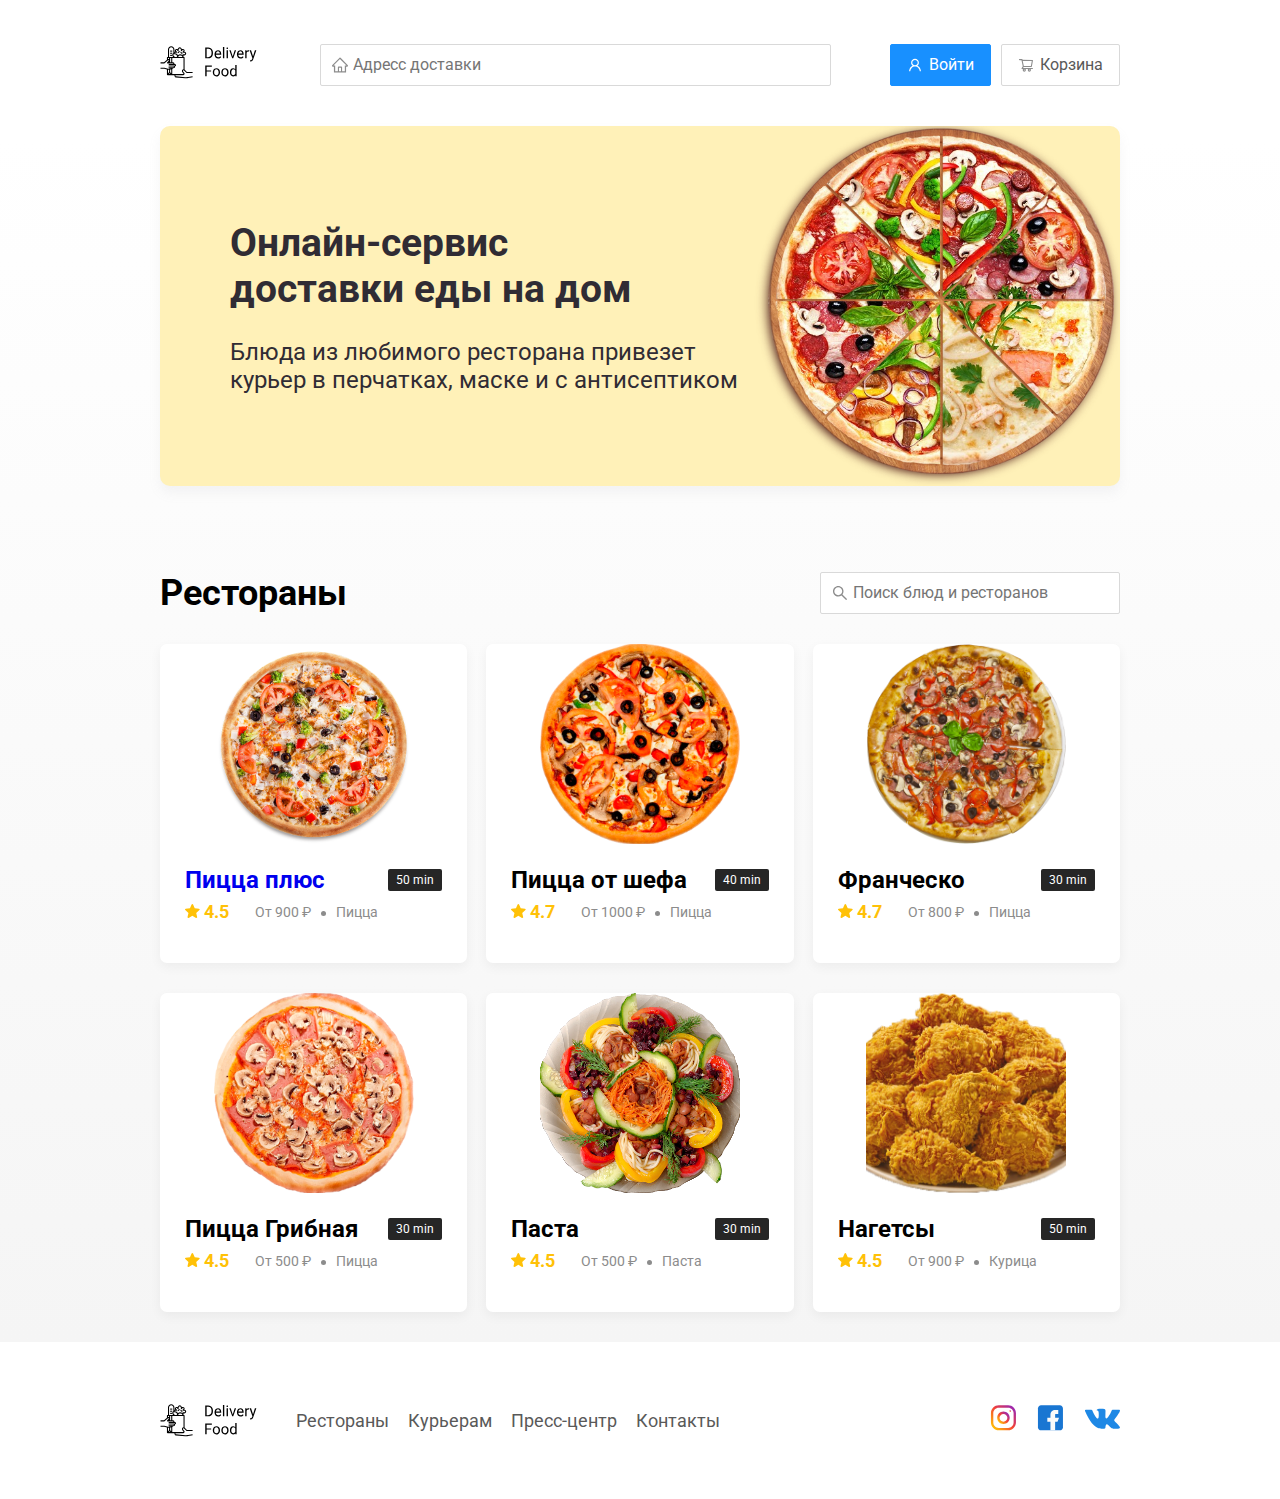
==== index.html @ 665c9c0b "Add files via upload" ====
<!DOCTYPE html>
<html lang="ru">
<head>
    <meta charset="UTF-8">
    <meta name="viewport" content="width=device-width, initial-scale=1.0">
    <link href="https://fonts.googleapis.com/css?family=Roboto:400,700&display=swap&subset=cyrillic" rel="stylesheet">
    <link rel="stylesheet" href="css\normalize.css">
    <link rel="stylesheet" href="css/style.css">
    <title>Delivery Food-доставка еды на дом </title>
</head>
<body>
   <div class="container">
        <!-- ШАПКА САЙТА -->
        <header class="header" >
            <!-- ЛОГО -->
                <a href="index.html" class="logo">
                    <img src="img\logo.svg" alt="Logo">
                </a>
            
            <input type="text" class="input input_adress" placeholder="Адресс доставки">
            <!-- КНОПКИ -->
            <div class="buttons">
                <button class="button button-primary">
                    <img src="/img/user.svg" alt="user-logo" class="button_icon">
                    <span class="button-text">Войти</span>
                    </button>
            <button class="button">
                <img class="button_icon" src="img/shopping-cart.svg" alt="shopping cart">
                <span class="button-text">Корзина</span>
            </button>
            </div>
        </header>

    </div> <!-- CONTAINER-->
    <main class="main">
        <div class="container">
            <section class="promo">
                <h1 class="promo_title">Онлайн-сервис <br>доставки еды на дом</h1>
                <p class="promo_text">Блюда из любимого ресторана привезет курьер в перчатках, маске и с антисептиком</p>
             </section>
        
             <section class="restaurant">
                 <div class="section_heading">
                    <h2 class="section_title">Рестораны</h2>
                    <input type="text" class="input input_search" placeholder="Поиск блюд и ресторанов">
                </div>
                <div class="cards">
                    <a href="restaurant.html" class="card">
                        <img src="/img/pizza 1.png" class="card-image" alt="">
                        <div class="card-text">
                            <div class="card-heading">
                                <h3 class="card-title">Пицца плюс</h3>
                                <span class="card-tag tag">50 min</span>
                            </div> <!-- /.card-heading -->
                            <div class="card_info">
                                <div class="rating"> <img src="/img/raiting.svg" alt="">
                                       4.5</div>
                                <div class="price">От 900 ₽</div>
                                <div class="category">Пицца</div>
                            </div>
                            <!-- /.card_info -->
                        </div>
        
                    </a><!-- /.card -->
        
                    <div class="card">
                        <img src="/img/pizza_2.png" class="card-image" alt="">
                        <div class="card-text">
                            <div class="card-heading">
                                <h3 class="card-title">Пицца от шефа</h3>
                                <span class="card-tag tag">40 min</span>
                            </div>
                            <!-- /.card-heading -->
                            <div class="card_info">
                                <div class="rating"> <img src="/img/raiting.svg" alt=""> 4.7</div>
                                <div class="price">От 1000 ₽</div>
                                <div class="category">Пицца</div>
                            </div>
                            <!-- /.card_info -->
                        </div>
        
                    </div><!-- /.card -->
        
                    <div class="card">
                        <img src="/img/pizza_3.png" class="card-image" alt="">
                        <div class="card-text">
                            <div class="card-heading">
                                <h3 class="card-title">Франческо</h3>
                                <span class="card-tag tag">30 min</span>
                            </div>
                            <!-- /.card-heading -->
                            <div class="card_info">
                                <div class="rating"> <img src="/img/raiting.svg" alt=""> 4.7</div>
                                <div class="price">От 800 ₽</div>
                                <div class="category">Пицца</div>
                            </div>
                            <!-- /.card_info -->
                        </div>
        
                    </div><!-- /.card -->
        
                    <div class="card">
                        <img src="/img/pizza_P4.png" class="card-image" alt="">
                        <div class="card-text">
                            <div class="card-heading">
                                <h3 class="card-title">Пицца Грибная</h3>
                                <span class="card-tag tag">30 min</span>
                            </div>
                            <!-- /.card-heading -->
                            <div class="card_info">
                                <div class="rating"> <img src="/img/raiting.svg" alt=""> 4.5</div>
                                <div class="price">От 500 ₽</div>
                                <div class="category">Пицца</div>
                            </div>
                            <!-- /.card_info -->
                        </div>
        
                    </div><!-- /.card -->
        
                    <div class="card">
                        <img src="/img/menu2.png" class="card-image" alt="">
                        <div class="card-text">
                            <div class="card-heading">
                                <h3 class="card-title">Паста</h3>
                                <span class="card-tag tag">30 min</span>
                            </div>
                            <!-- /.card-heading -->
                            <div class="card_info">
                                <div class="rating"> <img src="/img/raiting.svg" alt=""> 4.5</div>
                                <div class="price">От 500 ₽</div>
                                <div class="category">Паста</div>
                            </div>
                            <!-- /.card_info -->
                        </div>
        
                    </div><!-- /.card -->
        
                    <div class="card">
                        <img src="/img/fried_chicken_PNG14105.png" class="card-image" alt="">
                        <div class="card-text">
                            <div class="card-heading">
                                <h3 class="card-title">Нагетсы</h3>
                                <span class="card-tag tag">50 min</span>
                            </div>
                            <!-- /.card-heading -->
                            <div class="card_info">
                                <div class="rating"> <img src="/img/raiting.svg" alt=""> 4.5</div>
                                <div class="price">От 900 ₽</div>
                                <div class="category">Курица</div>
                            </div>
                            <!-- /.card_info -->
                        </div>
        
                    </div><!-- /.card -->
                </div> <!-- /.cards -->
             </section>
        </div>
    </main>

    <footer class="footer">
        <div class="container">
            <div class="footer-block">
                <img src="/img/logo.svg" alt="logo" class="logo footer-logo">
                <nav class="footer-nav">
                    <a href="#" class="footer-link">Рестораны</a>
                    <a href="#" class="footer-link">Курьерам</a>
                    <a href="#" class="footer-link">Пресс-центр</a>
                    <a href="#" class="footer-link">Контакты</a>
                </nav>
                <div class="social-links">
                    <a href="#" class="social-link"><img src="/img/instagramm1.svg" alt=""></a>
                    <a href="#" class="social-link"><img src="/img/FB 2.svg" alt=""></a>
                    <a href="#" class="social-link"><img src="/img/VK.svg" alt=""></a>
                </div>
            </div>

        </div>
    </footer>

</body>
</html>
---- css/style.css ----
* {
    box-sizing: border-box;
}
body{
    font-family: 'Roboto', sans-serif;
    padding-top: 44px;
}

.container{
     max-width: 1200px;
    /* центрую */
    margin: auto;
}

.header{
    /* Выстроить в строку элементы */
    display: flex;
    align-items: center;
    /* раскидать контент по краям */
    justify-content: space-between;
    
    margin-bottom: 40px;
}
input{
    background: #FFFFFF;
    border: 1px solid #D9D9D9;
    border-radius: 2px;
    font-size: 16px;
    line-height: 24px;
    padding: 8px;
    padding-left: 32px;
    background-repeat: no-repeat;
    /* віравниваю в  строке поиска */
    background-position: left 11px center;
}

.input_adress{
    /* для адаптации делаем макс размер на 80% экрана */
    flex: 0.8;
    /* вставляю иконку поиска */
    background-image: url(/img/search\ icon.svg);
       
}

.input_search{
    width: 300px;
    background-image: url(/img/search.svg);
    margin-left: auto;
    }

.buttons{
    display: flex;
    align-items: center;
}
.button{
    display: flex;
    align-items: center;
    padding: 8px 16px;
    background: #FFFFFF;
    border: 1px solid #D9D9D9;
    box-sizing: border-box;
    box-shadow: 0px 0px 2px rgba(0, 0, 0, 0.0015);
    border-radius: 2px;
    font-size: 16px;
    line-height: 24px;    
    color: #595959;

}
.button-card-text{
    margin-right: 10px;
}
.button-primary{    
    align-items: center;
    background: #1890FF;
    color: #FFFFFF;
    border: 1px solid #1890FF;
    align-items: center;
    margin-right: 10px;
}
.button_icon{
    margin-right: 6px; 
   
}

.main {
    background: linear-gradient(180deg, rgba(245, 245, 245, 0) 1.04%, #F5F5F5 100%);
}

.promo{
 background: #FFF1B8 url(/img/pizza_PNG44090.png)  /*no-repeat top right; */
/* Альтенативное расположение */
 no-repeat top -8px right -4px / 650px;
border-radius: 10px;
box-shadow: 0px 7px 12px rgba(158, 158, 163, 0.1);
padding: 68px 70px;
margin-bottom: 56px;
}

.promo_title{
font-style: normal;
font-weight: bold;
font-size: 39px;
line-height: 46px;
color: #302C34;
}

.promo_text{
max-width: 538px;
font-style: normal;
font-weight: normal;
font-size: 24px;
line-height: 28px;
color: #302C34;
}
.section_heading{
    display: flex;
    align-items: center;
    
}
.section_title{
font-size: 36px;
line-height: 42px;
color: #000000;
margin-right: 30px;
}

.card{

background: #FFFFFF;
box-shadow: 0px 4px 12px rgba(0, 0, 0, 0.05);
border-radius: 7px;
/*скрыть все что выходит зарамки карточки  */
overflow: hidden;
margin-bottom: 30px;
/* Adaptation */
flex-basis: 32%;
text-decoration: none;
}

.cards{
    display: flex;
    flex-wrap: wrap;
    justify-content: space-between;
    align-items: flex-start;
}

.card-image{
    display: block;
    margin: 0 auto;
    justify-content: center;
    align-items: center;
    width: auto;
    height: 278px;
    overflow: hidden;
    /* width: 384px; */
    /* height: 250px; */
    object-fit: cover;

    /* width: 384px;
    height: 250px;
/* авторбрезание картинки */
    /* object-fit: cover;*/
     
}
.card-text{
    padding-top: 20px;
    padding-bottom: 35px;
    padding-left: 25px;
    padding-right: 25px;
}

.card-heading{
    display: flex;
    align-items: center;
    justify-content: space-between;
}
.card-title{
    margin: 0;
    font-style: normal;
font-weight: bold;
font-size: 24px;
line-height: 32px;
}

.card-title-reg{
    font-weight: 400;
}


.card-tag{
font-style: normal;
font-weight: normal;
font-size: 12px;
line-height: 20px;
color:#fff;
background: #262626;
border-radius: 2px;
padding: 1px 8px;
}

.card_info{
    display: flex;
    align-items: center;
    flex-wrap: wrap;
     
}
.card-buttons{
    display: flex;
    align-items: center;
    margin-top: 24px;
}
.card-price-bold{

font-weight: bold;
font-size: 20px;
line-height: 32px;
margin-left: 30px;
   
}
.rating{
    font-style: normal;
font-weight: bold;
font-size: 18px;
line-height: 32px; 
    color: #FFC107;
    margin-right: 26px;
}

.price{
    font-style: normal;
font-weight: normal;
font-size: 18px;
line-height: 32px;
color: #8C8C8C;
margin-right: 10px;
}

.price:after{
    margin-left: 10px;
    content: "";
    width: 5px;
    height: 5px;
    background-color: #8C8C8C;
    display: inline-block;
    vertical-align: middle;
    border-radius: 50%;
   
}
.ingredients{
    font-style: normal;
font-weight: normal;
font-size: 18px;
line-height: 21px;
color: #8C8C8C;
}
.category{
    font-style: normal;
    font-weight: normal;
    font-size: 18px;
    line-height: 32px;
    color: #8C8C8C;
}

.footer{
    margin: 60px 0;

}
.footer-block{
    display: flex;
    align-items: center;
    justify-content: space-between;
}
.footer-nav{
    /* прибиваем к левой стороне */
    margin-right: auto;
}
.footer-logo{
    margin-right: 35px;
}

.footer-link{
 font-style: normal;
font-weight: normal;
font-size: 18px;
line-height: 21px;
color: #595959;
text-decoration: none;
}
.footer-link:not(:last-child){
    margin-right: 15px;
}

.social-links{
    display: flex;
    align-items: center;
}
.social-link:not(:last-child){
    margin-right: 21px;

}

@media (max-width: 1366px) {
    .container{
        max-width: 960px;
    }
    .promo{
        background-size: 370px;
    }
    .category, .price{
        font-size: 14px;
    }
    .card-image{
        width: 200px;
        height: 200px;
    }
    .card-title{
       
    }
}

.modal{
    display: flex;
    position: fixed;
    left: 0;
    top: 0;
    width: 100%;
    min-height: 100%;
    background: rgba(0, 0, 0, 0.4);
    display: none;
}
.is-open{
    /* Поставить класс is-open в коде в modal для отображения */
    display: flex;
}
.modal-dialog{
    margin: auto;
    max-width: 780px;
    width: 95%;
    background: #ffffff;
    border-radius: 5px;
    padding: 40px 45px;
}

.modal-title{
    margin: 0;
    font-style: normal;
font-weight: bold;
font-size: 36px;
line-height: 42px;
}
.modal-header{
    display: flex;
    align-items: center;
    justify-content: space-between;
    margin-bottom: 45px;
}
.modal-close{
    font-size: 36px;
    border: none;
    background-color: transparent;
}
.modal-body{
    margin-bottom: 52px;
}

.modal-footer{
    display: flex;
    align-items: center;
    justify-content: space-between;
}

.price-tag{
 background: #262626;
border-radius: 5px;
font-weight: bold;
font-size: 20px;
line-height: 23px;
color: #ffffff;
padding: 15px 20px ;
}
.food-row{
    display: flex;
    align-items: flex-start;
    justify-content: space-between;
    padding-bottom: 8px;
    border-bottom: 1px solid #D9D9D9;
    margin-bottom: 15px;
}
.food-counter{
    display: flex;          
    align-items: center;
}

.food-name{
    font-style: normal;
font-weight: normal;
font-size: 18px;
line-height: 32px;
}

.food-price{
    margin-left: auto;
    margin-right: 47px;
    font-style: normal;
font-weight: bold;
font-size: 20px;
line-height: 32px;
}

.counter{
    margin-left: 10px;
    margin-right: 10px;
}

.counter-button{
    display: flex;
    align-items: center;
    justify-content: center;
    width: 39px;
    height: 32px;
background: #FFFFFF;
border: 1px solid #40A9FF;
box-sizing: border-box;
border-radius: 2px;
font-weight: normal;
font-size: 14px;
line-height: 22px;
color:#40A9FF;
}


.footer-buttons{
    display: flex;
    align-items: center;
}

@media (max-width: 945px) {

    .container{
        max-width: 750px;
    }
    .promo{
        padding: 50px;
        background-size: 300px;
        background-position: right center;
    }
    .promo_title{
        font-style: normal;
        font-weight: bold;
        font-size: 31px;
        line-height: 30px
    }
    .promo_text{
        max-width: 425px;
        font-style: normal;
        font-weight: normal;
        font-size: 20px;
        line-height: 25px;
    }
    .card{
        flex-basis: 49%;
        max-width: 50%;
        max-height: 50%;
    }

    .card-text{
        padding: ;
    }
    .card-title{
        flex-wrap: wrap;
    }
    
    .footer-link{
        font-size: 16px;
    }
    .button {
        line-height: 14px;

    }
}

@media(max-width:768px){
    .container{
        max-width: 560px;
    }
    .card .rating{
        flex-basis: 100%;
        text-align: center;
    }
    .card-heading{
        flex-basis: 100%;
    }
    .card-title{
       font-size: 18px;
    }

    .card_info{
        flex-wrap: wrap
    }
    .promo{
         background-size: 300px;
         background-position: bottom -12px right -200px;
        
    }
    .promo_title{
        font-style: normal;
        font-weight: bold;
        font-size: 24px;
        line-height: 1.4;
    }
    .button {
        line-height: 14px;

    }
    .card-price-bold{
        margin-left: 0;
    }
  

}

@media(max-width:578px){
    .container{
        max-width: 90%;
    }
    .promo{
        padding: 20px;
        margin-bottom: 20px;
        background-image: none;
    }
    .section_heading{
        
        max-width:90%;
        margin-top: 20px;
    }
    .section_title{
        margin-right: 20px;
        font-size: 25px;
        line-height: 1.2;
    }
    .input_search{
        font-size: 14px;
    
    }
    .card-text{
        margin: 0;
        padding: 0;
    }
    .header{
        flex-wrap: wrap;
        
    }
    .input_adress{
        /* перенести поле поиска вниз и сделать посленим элементом */
        order: 5;
        margin-top: 15px;
        /* растянуть на всю ширину */
        flex: 1;
    }
    .card{
       flex-basis: 100%;
    }
    .card-image{
        width: 100%;
    }
    .button.button-primary.button-card-text{
        line-height: 14px;

    }
}
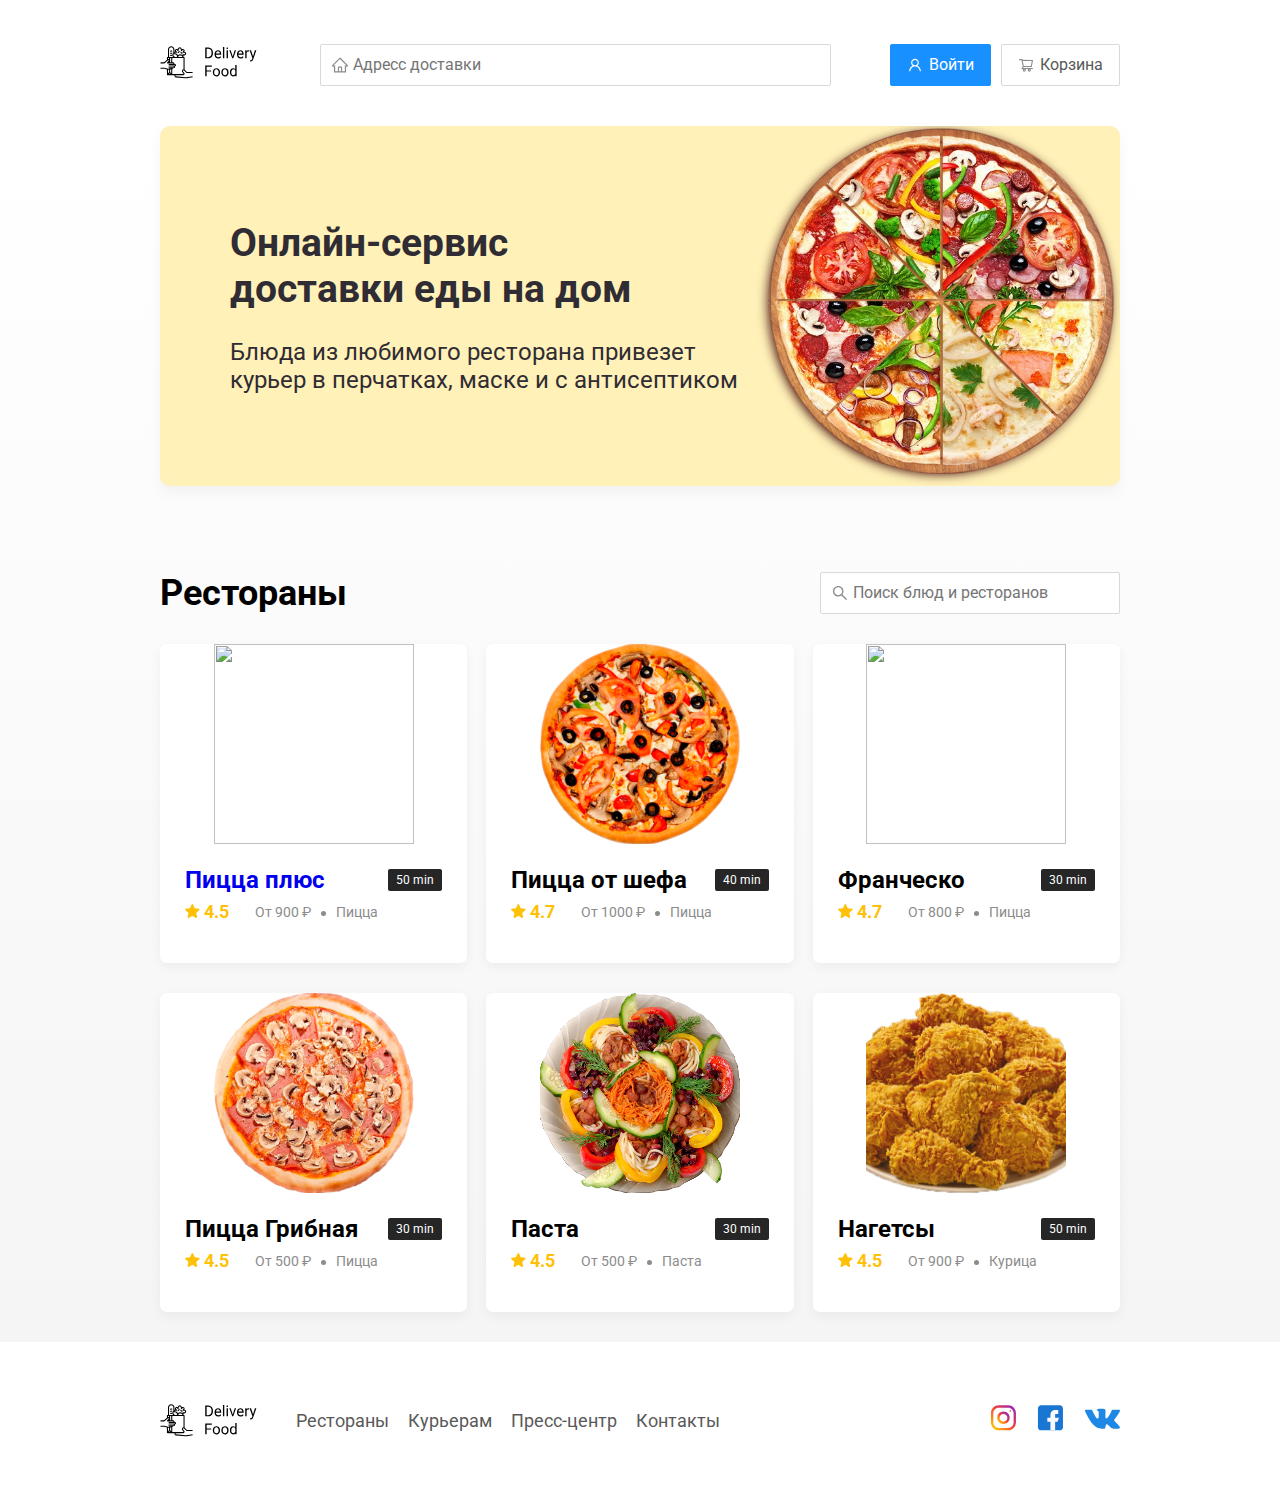
==== commit c2abe3d8: "Add files via upload" ====
--- a/index.html
+++ b/index.html
@@ -14,6 +14,7 @@
         <header class="header" >
             <!-- ЛОГО -->
                 <a href="index.html" class="logo">
+                    
                     <img src="img\logo.svg" alt="Logo">
                 </a>
             
@@ -21,11 +22,11 @@
             <!-- КНОПКИ -->
             <div class="buttons">
                 <button class="button button-primary">
-                    <img src="/img/user.svg" alt="user-logo" class="button_icon">
+                    <img src="img\user.svg" alt="user-logo" class="button_icon">
                     <span class="button-text">Войти</span>
                     </button>
             <button class="button">
-                <img class="button_icon" src="img/shopping-cart.svg" alt="shopping cart">
+                <img class="button_icon" src="img\shopping-cart.svg" alt="shopping cart">
                 <span class="button-text">Корзина</span>
             </button>
             </div>
@@ -46,14 +47,14 @@
                 </div>
                 <div class="cards">
                     <a href="restaurant.html" class="card">
-                        <img src="/img/pizza 1.png" class="card-image" alt="">
+                        <img src="img\pizza_1.png" class="card-image" alt="">
                         <div class="card-text">
                             <div class="card-heading">
                                 <h3 class="card-title">Пицца плюс</h3>
                                 <span class="card-tag tag">50 min</span>
                             </div> <!-- /.card-heading -->
                             <div class="card_info">
-                                <div class="rating"> <img src="/img/raiting.svg" alt="">
+                                <div class="rating"> <img src="img/raiting.svg">
                                        4.5</div>
                                 <div class="price">От 900 ₽</div>
                                 <div class="category">Пицца</div>
@@ -64,7 +65,7 @@
                     </a><!-- /.card -->
         
                     <div class="card">
-                        <img src="/img/pizza_2.png" class="card-image" alt="">
+                        <img src="img/pizza_2.png" class="card-image" alt="">
                         <div class="card-text">
                             <div class="card-heading">
                                 <h3 class="card-title">Пицца от шефа</h3>
@@ -72,7 +73,7 @@
                             </div>
                             <!-- /.card-heading -->
                             <div class="card_info">
-                                <div class="rating"> <img src="/img/raiting.svg" alt=""> 4.7</div>
+                                <div class="rating"> <img src="img/raiting.svg" alt=""> 4.7</div>
                                 <div class="price">От 1000 ₽</div>
                                 <div class="category">Пицца</div>
                             </div>
@@ -82,7 +83,7 @@
                     </div><!-- /.card -->
         
                     <div class="card">
-                        <img src="/img/pizza_3.png" class="card-image" alt="">
+                        <img src="../img/pizza_3" class="card-image" alt="">
                         <div class="card-text">
                             <div class="card-heading">
                                 <h3 class="card-title">Франческо</h3>
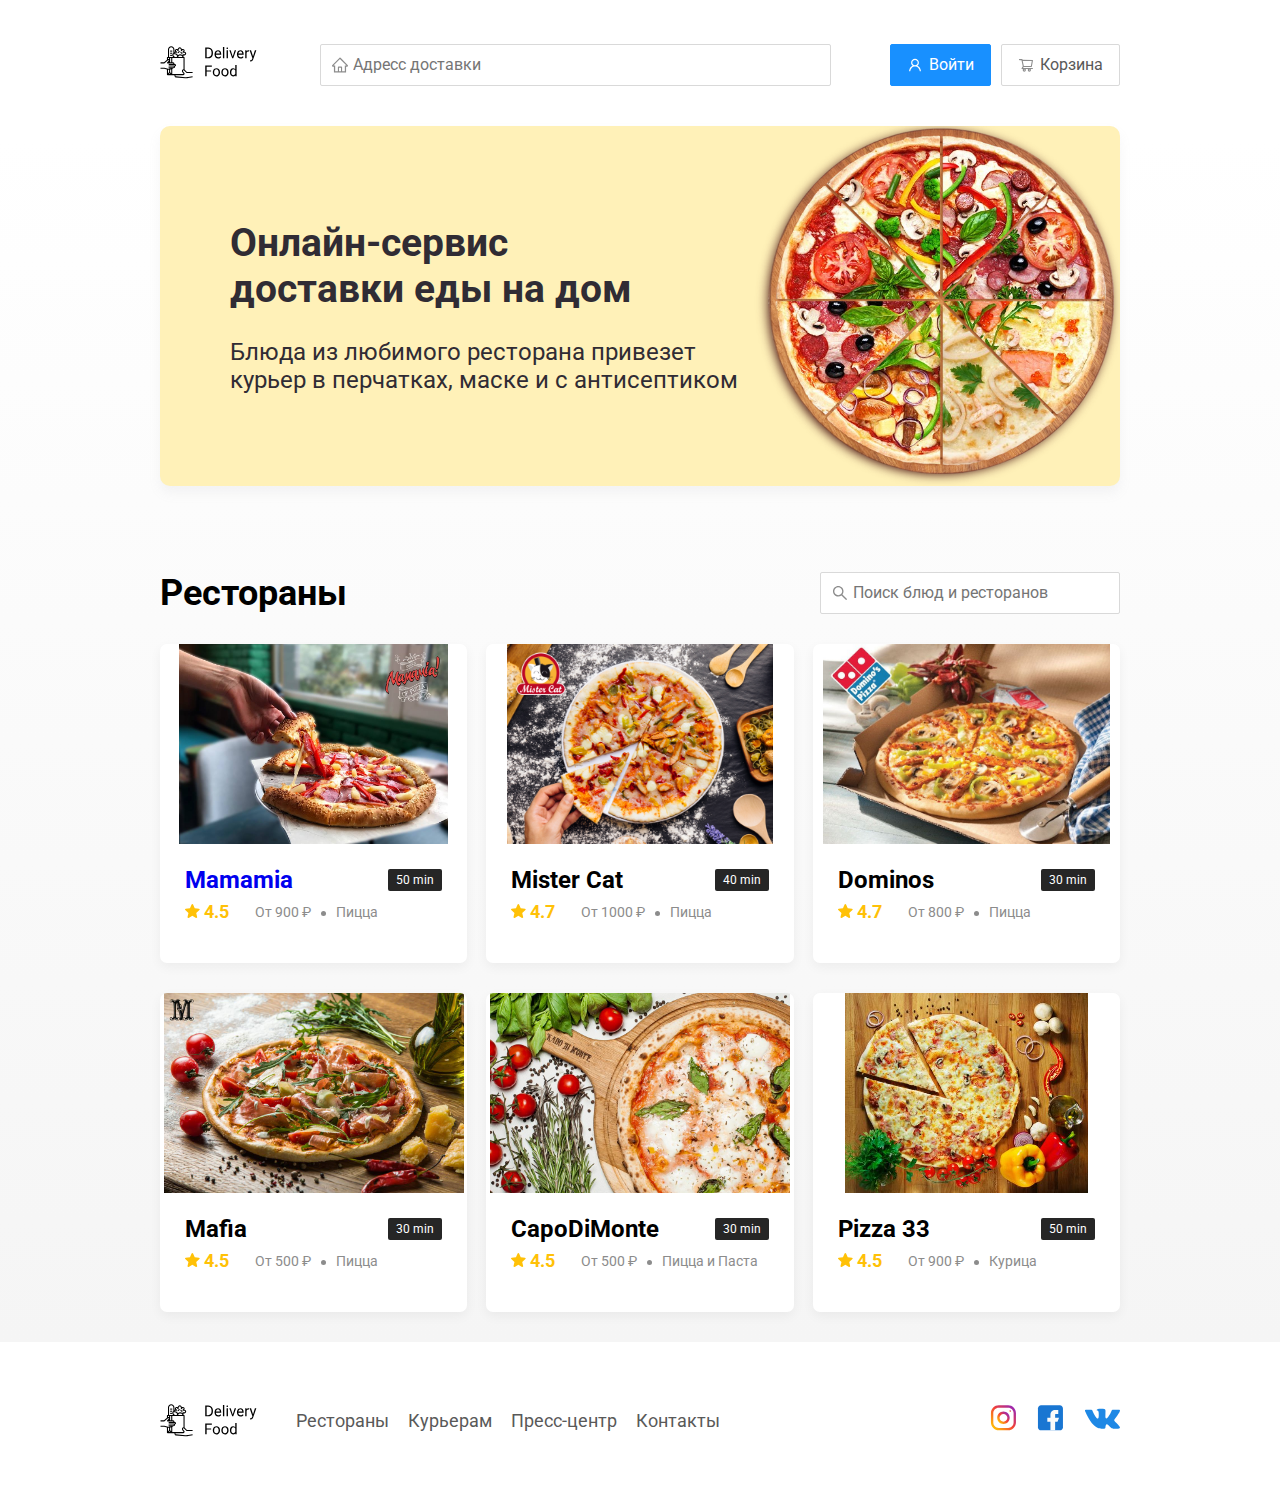
==== commit b71764d2: "Add files via upload" ====
--- a/index.html
+++ b/index.html
@@ -5,7 +5,7 @@
     <meta name="viewport" content="width=device-width, initial-scale=1.0">
     <link href="https://fonts.googleapis.com/css?family=Roboto:400,700&display=swap&subset=cyrillic" rel="stylesheet">
     <link rel="stylesheet" href="css\normalize.css">
-    <link rel="stylesheet" href="css/style.css">
+    <link rel="stylesheet" href="css\style.css">
     <title>Delivery Food-доставка еды на дом </title>
 </head>
 <body>
@@ -25,7 +25,7 @@
                     <img src="img\user.svg" alt="user-logo" class="button_icon">
                     <span class="button-text">Войти</span>
                     </button>
-            <button class="button">
+            <button class="button" id="card-button">
                 <img class="button_icon" src="img\shopping-cart.svg" alt="shopping cart">
                 <span class="button-text">Корзина</span>
             </button>
@@ -47,14 +47,14 @@
                 </div>
                 <div class="cards">
                     <a href="restaurant.html" class="card">
-                        <img src="img\pizza_1.png" class="card-image" alt="">
-                        <div class="card-text">
-                            <div class="card-heading">
-                                <h3 class="card-title">Пицца плюс</h3>
+                        <img src="img\Mamamia restaurant.jpeg" class="card-image" alt="">
+                        <div class="card-text">
+                            <div class="card-heading">
+                                <h3 class="card-title">Mamamia</h3>
                                 <span class="card-tag tag">50 min</span>
                             </div> <!-- /.card-heading -->
                             <div class="card_info">
-                                <div class="rating"> <img src="img/raiting.svg">
+                                <div class="rating"> <img src="img\raiting.svg">
                                        4.5</div>
                                 <div class="price">От 900 ₽</div>
                                 <div class="category">Пицца</div>
@@ -65,15 +65,15 @@
                     </a><!-- /.card -->
         
                     <div class="card">
-                        <img src="img/pizza_2.png" class="card-image" alt="">
-                        <div class="card-text">
-                            <div class="card-heading">
-                                <h3 class="card-title">Пицца от шефа</h3>
+                        <img src="img\MIster Cat Restaurant.jpg" class="card-image" alt="">
+                        <div class="card-text">
+                            <div class="card-heading">
+                                <h3 class="card-title">Mister Cat</h3>
                                 <span class="card-tag tag">40 min</span>
                             </div>
                             <!-- /.card-heading -->
                             <div class="card_info">
-                                <div class="rating"> <img src="img/raiting.svg" alt=""> 4.7</div>
+                                <div class="rating"> <img src="img\raiting.svg" alt=""> 4.7</div>
                                 <div class="price">От 1000 ₽</div>
                                 <div class="category">Пицца</div>
                             </div>
@@ -83,15 +83,15 @@
                     </div><!-- /.card -->
         
                     <div class="card">
-                        <img src="../img/pizza_3" class="card-image" alt="">
-                        <div class="card-text">
-                            <div class="card-heading">
-                                <h3 class="card-title">Франческо</h3>
+                        <img src="img\dominos_pizza_ Restaurant.jpg" class="card-image" alt="">
+                        <div class="card-text">
+                            <div class="card-heading">
+                                <h3 class="card-title">Dominos</h3>
                                 <span class="card-tag tag">30 min</span>
                             </div>
                             <!-- /.card-heading -->
                             <div class="card_info">
-                                <div class="rating"> <img src="/img/raiting.svg" alt=""> 4.7</div>
+                                <div class="rating"> <img src="img\raiting.svg" alt=""> 4.7</div>
                                 <div class="price">От 800 ₽</div>
                                 <div class="category">Пицца</div>
                             </div>
@@ -101,15 +101,15 @@
                     </div><!-- /.card -->
         
                     <div class="card">
-                        <img src="/img/pizza_P4.png" class="card-image" alt="">
-                        <div class="card-text">
-                            <div class="card-heading">
-                                <h3 class="card-title">Пицца Грибная</h3>
+                        <img src="img\Mafia Restaurant.jpeg" class="card-image" alt="">
+                        <div class="card-text">
+                            <div class="card-heading">
+                                <h3 class="card-title">Mafia</h3>
                                 <span class="card-tag tag">30 min</span>
                             </div>
                             <!-- /.card-heading -->
                             <div class="card_info">
-                                <div class="rating"> <img src="/img/raiting.svg" alt=""> 4.5</div>
+                                <div class="rating"> <img src="img\raiting.svg" alt=""> 4.5</div>
                                 <div class="price">От 500 ₽</div>
                                 <div class="category">Пицца</div>
                             </div>
@@ -119,33 +119,33 @@
                     </div><!-- /.card -->
         
                     <div class="card">
-                        <img src="/img/menu2.png" class="card-image" alt="">
-                        <div class="card-text">
-                            <div class="card-heading">
-                                <h3 class="card-title">Паста</h3>
+                        <img src="img\Capo Di Monte Restaurant.jpg" class="card-image" alt="">
+                        <div class="card-text">
+                            <div class="card-heading">
+                                <h3 class="card-title">CapoDiMonte</h3>
                                 <span class="card-tag tag">30 min</span>
                             </div>
                             <!-- /.card-heading -->
                             <div class="card_info">
-                                <div class="rating"> <img src="/img/raiting.svg" alt=""> 4.5</div>
+                                <div class="rating"> <img src="img\raiting.svg" alt=""> 4.5</div>
                                 <div class="price">От 500 ₽</div>
-                                <div class="category">Паста</div>
-                            </div>
-                            <!-- /.card_info -->
-                        </div>
-        
-                    </div><!-- /.card -->
-        
-                    <div class="card">
-                        <img src="/img/fried_chicken_PNG14105.png" class="card-image" alt="">
-                        <div class="card-text">
-                            <div class="card-heading">
-                                <h3 class="card-title">Нагетсы</h3>
+                                <div class="category">Пицца и Паста</div>
+                            </div>
+                            <!-- /.card_info -->
+                        </div>
+        
+                    </div><!-- /.card -->
+        
+                    <div class="card">
+                        <img src="img\Pizza 33 restaurant.png" class="card-image" alt="">
+                        <div class="card-text">
+                            <div class="card-heading">
+                                <h3 class="card-title">Pizza 33</h3>
                                 <span class="card-tag tag">50 min</span>
                             </div>
                             <!-- /.card-heading -->
                             <div class="card_info">
-                                <div class="rating"> <img src="/img/raiting.svg" alt=""> 4.5</div>
+                                <div class="rating"> <img src="img\raiting.svg" alt=""> 4.5</div>
                                 <div class="price">От 900 ₽</div>
                                 <div class="category">Курица</div>
                             </div>
@@ -161,7 +161,7 @@
     <footer class="footer">
         <div class="container">
             <div class="footer-block">
-                <img src="/img/logo.svg" alt="logo" class="logo footer-logo">
+                <img src="img\logo.svg" alt="logo" class="logo footer-logo">
                 <nav class="footer-nav">
                     <a href="#" class="footer-link">Рестораны</a>
                     <a href="#" class="footer-link">Курьерам</a>
@@ -169,14 +169,89 @@
                     <a href="#" class="footer-link">Контакты</a>
                 </nav>
                 <div class="social-links">
-                    <a href="#" class="social-link"><img src="/img/instagramm1.svg" alt=""></a>
-                    <a href="#" class="social-link"><img src="/img/FB 2.svg" alt=""></a>
-                    <a href="#" class="social-link"><img src="/img/VK.svg" alt=""></a>
+                    <a href="#" class="social-link"><img src="img\instagramm1.svg" alt=""></a>
+                    <a href="#" class="social-link"><img src="img\FB 2.svg" alt=""></a>
+                    <a href="#" class="social-link"><img src="img\VK.svg" alt=""></a>
                 </div>
             </div>
 
         </div>
     </footer>
 
+    <!-- КОРЗИНА ПРИ НАЖАТИИ -->
+
+    <div class="modal"> <!-- is-open для отображения-->
+        <div class="modal-dialog">
+            <div class="modal-header">
+                <h3 class="modal-title">Корзина</h3>
+                <button class="modal-close">&times;</button>
+            </div> <!-- modal-header-->
+            <div class="modal-body">
+                <div class="food-row">
+                    <span class="food-name"> Ролл угорь стандарт</span>
+                    <strong class="food-price">250 ₽</strong>
+                    <div class="food-counter">
+                        <button class="counter-button">-</button>
+                        <span class="counter">1</span>
+                        <button class="counter-button">+</button>
+
+                    </div>
+                </div>
+                <div class="food-row">
+                    <span class="food-name"> Ролл угорь стандарт</span>
+                    <strong class="food-price">250 ₽</strong>
+                    <div class="food-counter">
+                        <button class="counter-button">-</button>
+                        <span class="counter">1</span>
+                        <button class="counter-button">+</button>
+
+                    </div>
+                </div>
+                <div class="food-row">
+                    <span class="food-name"> Ролл угорь стандарт</span>
+                    <strong class="food-price">250 ₽</strong>
+                    <div class="food-counter">
+                        <button class="counter-button">-</button>
+                        <span class="counter">1</span>
+                        <button class="counter-button">+</button>
+
+                    </div>
+                </div>
+                <div class="food-row">
+                    <span class="food-name"> Ролл угорь стандарт</span>
+                    <strong class="food-price">250 ₽</strong>
+                    <div class="food-counter">
+                        <button class="counter-button">-</button>
+                        <span class="counter">1</span>
+                        <button class="counter-button">+</button>
+
+                    </div>
+                </div>
+                <div class="food-row">
+                    <span class="food-name"> Ролл угорь стандарт</span>
+                    <strong class="food-price">250 ₽</strong>
+                    <div class="food-counter">
+                        <button class="counter-button">-</button>
+                        <span class="counter">1</span>
+                        <button class="counter-button">+</button>
+
+                    </div>
+                </div>
+            </div> <!--Modal body-->
+            <div class="modal-footer">
+                <span class="price-tag">1250 ₽</span>
+                <div class="footer-buttons">
+                    <button class="button button-primary ">Оформить заказ</button>
+                    <button class="button">Отмена</button>
+
+                </div>
+            </div>
+        </div> <!-- Modal dialog-->
+</div> <!-- MODAL-->
+
+<!-- Подключение JS -->
+<script src="js\main.js"></script>
+
 </body>
+
 </html>